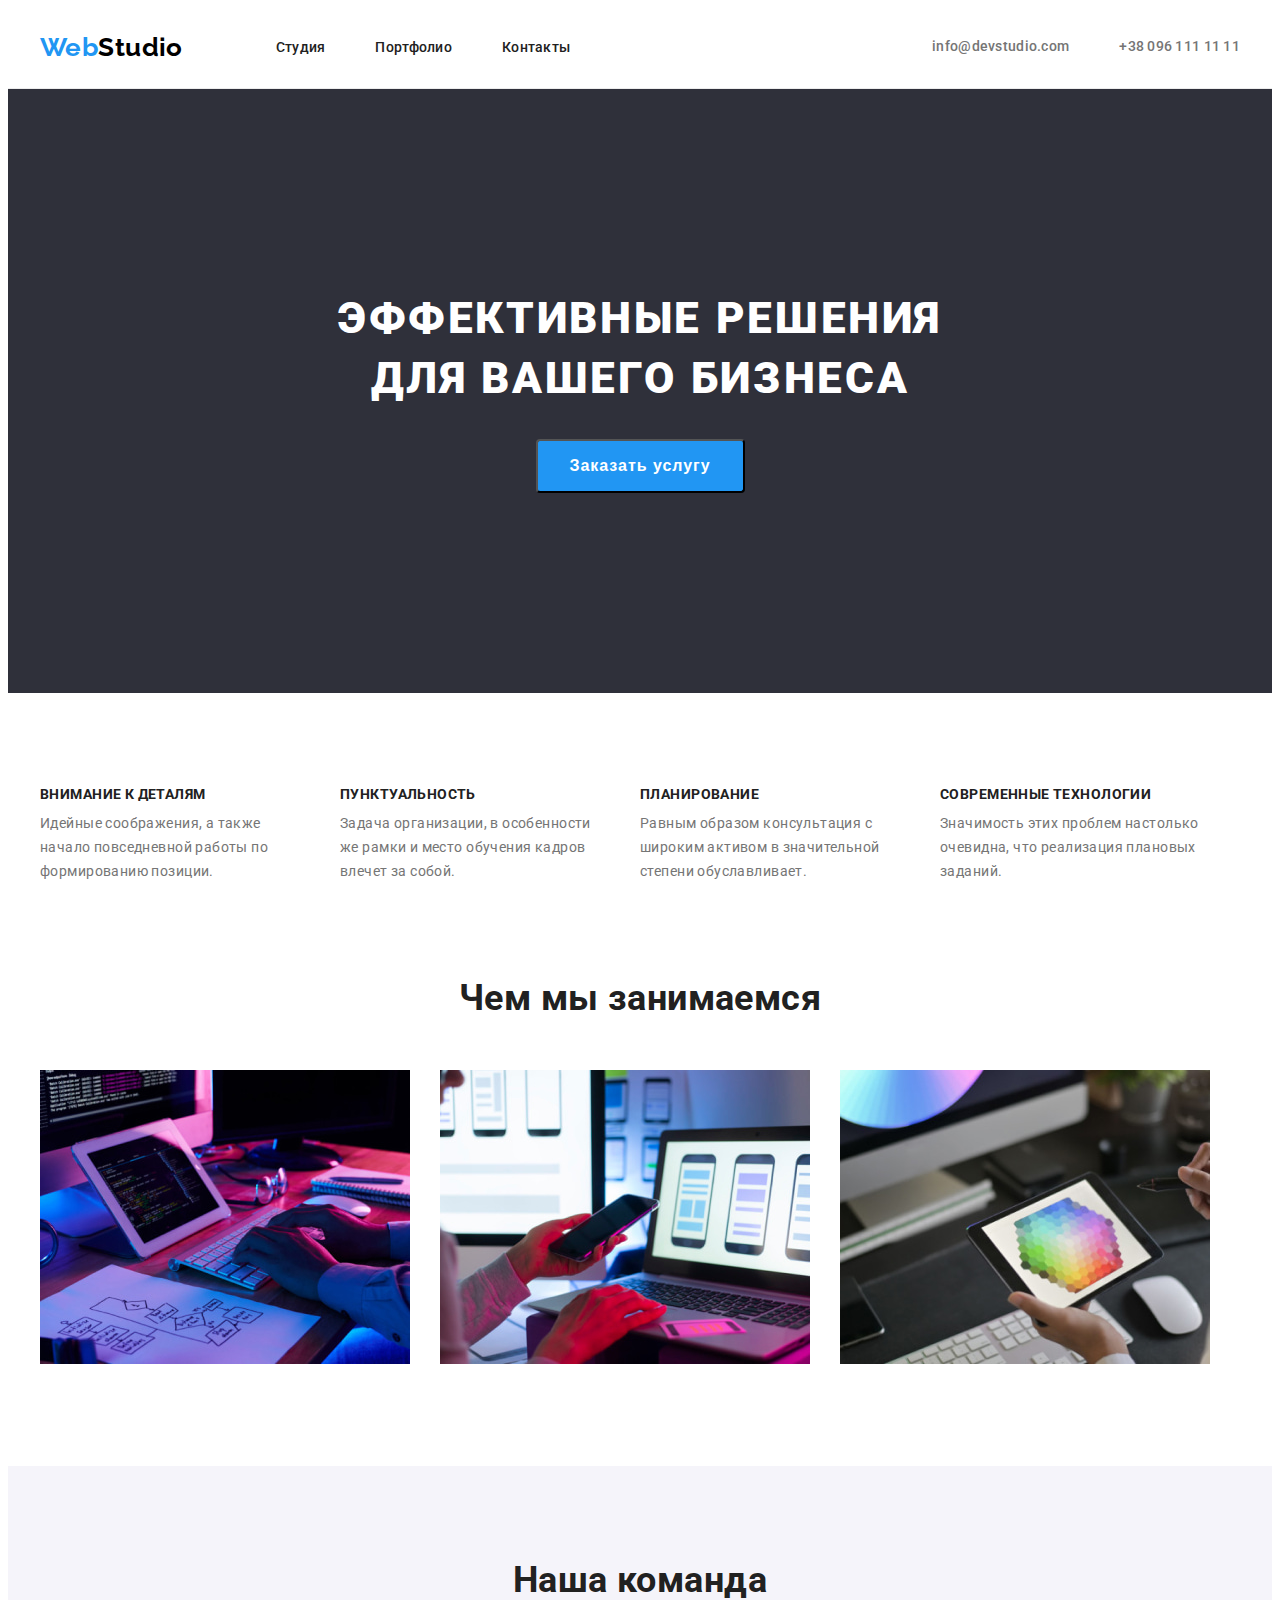
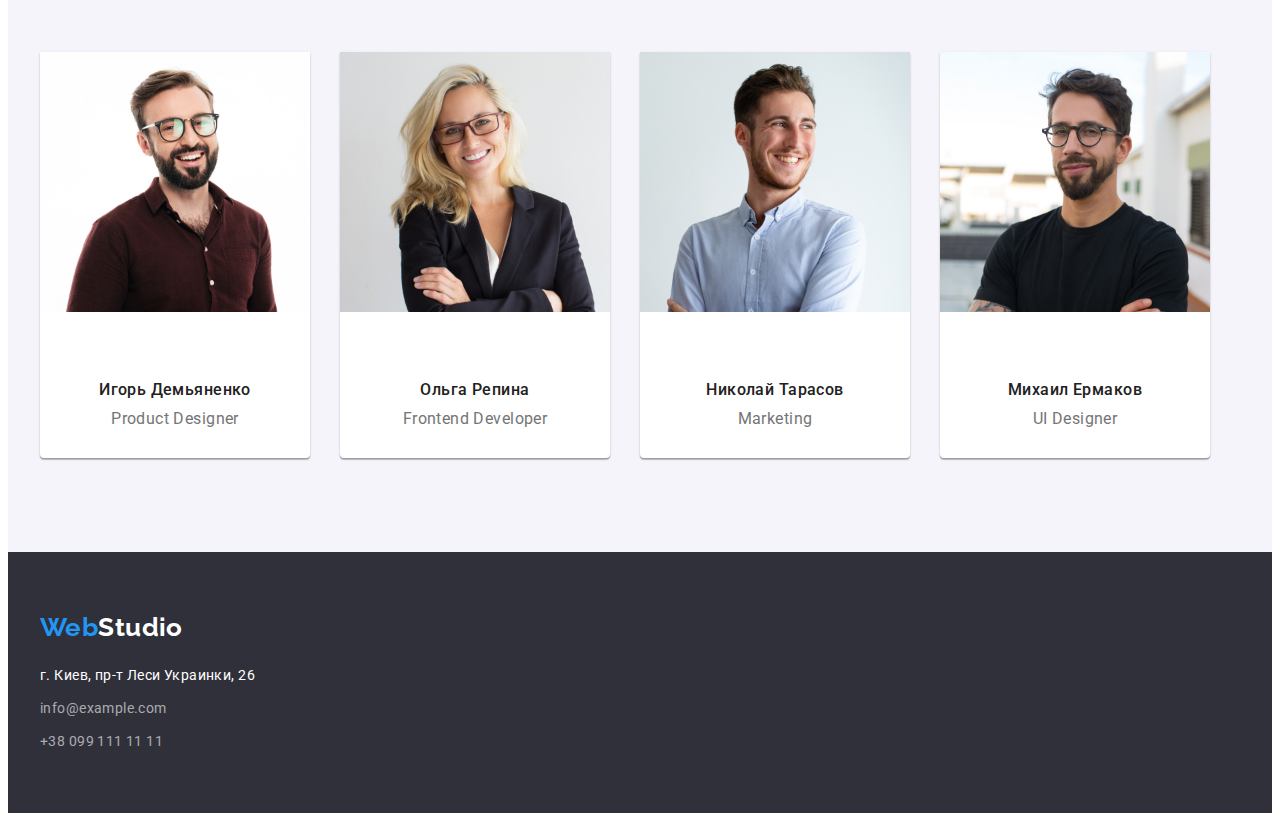
==== index.html @ e843802c "Initial commit" ====
<!DOCTYPE html>
<html lang="ru">
  <head>
    <meta charset="UTF-8" />
    <meta http-equiv="X-UA-Compatible" content="IE=edge" />
    <meta name="viewport" content="width=device-width, initial-scale=1.0" />
    <title>General</title>

    <link rel="preconnect" href="https://fonts.googleapis.com" />
    <link rel="preconnect" href="https://fonts.gstatic.com" crossorigin />
    <link
      href="https://fonts.googleapis.com/css2?family=Raleway:wght@700&family=Roboto:wght@400;500;700;900&display=swap"
      rel="stylesheet"
    />
    <link
      rel="stylesheet"
      href="https://cdnjs.cloudflare.com/ajax/libs/modern-normalize/1.1.0/modern-normalize.min.css"
      integrity="sha512-wpPYUAdjBVSE4KJnH1VR1HeZfpl1ub8YT/NKx4PuQ5NmX2tKuGu6U/JRp5y+Y8XG2tV+wKQpNHVUX03MfMFn9Q=="
      crossorigin="anonymous"
      referrerpolicy="no-referrer"
    />
    <link rel="stylesheet" href="css/styles.css" />
  </head>
  <body>
    <!--header -->
    <header class="header">
      <div class="container header-container">
        <a class="logo-top link" href="./index.html">Web<span class="logo-primary">Studio</span></a>
        <nav class="nav">
          <ul class="nav-list list">
            <li class="nav-list-item">
              <a class="nav-link link" href="./studio.html">Студия</a>
            </li>
            <li class="nav-list-item">
              <a class="nav-link link" href="./portfolio.html">Портфолио</a>
            </li>
            <li class="nav-list-item">
              <a class="nav-link link" href="./contact.html">Контакты</a>
            </li>
          </ul>
        </nav>
        <a class="header-mail link" href="mailto:info@devstudio.com">info@devstudio.com</a>
        <a class="header-contact link" href="tel:+380961111111">+38 096 111 11 11</a>
      </div>
    </header>
    <!-- Main Content -->
    <main class="main-content">
      <!-- Main Hero -->
      <section class="main-hero">
        <div class="container">
          <h1 class="hero-title">Эффективные решения<br />для вашего бизнеса</h1>
          <button class="hero-btn" type="button">Заказать услугу</button>
        </div>
      </section>
      <!-- Main Quality -->
      <section class="main-quality">
        <div class="container">
          <ul class="main-quality-list list">
            <li class="main-quality-item">
              <h3 class="main-quality-title">Внимание к деталям</h3>
              <p class="main-quality-descr">
                Идейные соображения, а также начало повседневной работы по формированию позиции.
              </p>
            </li>
            <li class="main-quality-item">
              <h3 class="main-quality-title">Пунктуальность</h3>
              <p class="main-quality-descr">
                Задача организации, в особенности же рамки и место обучения кадров влечет за собой.
              </p>
            </li>
            <li class="main-quality-item">
              <h3 class="main-quality-title">Планирование</h3>
              <p class="main-quality-descr">
                Равным образом консультация с широким активом в значительной степени обуславливает.
              </p>
            </li>
            <li class="main-quality-item">
              <h3 class="main-quality-title">Современные технологии</h3>
              <p class="main-quality-descr">
                Значимость этих проблем настолько очевидна, что реализация плановых заданий.
              </p>
            </li>
          </ul>
        </div>
      </section>
      <!-- Main Work -->
      <section class="main-work">
        <h3 class="main-work-title">Чем мы занимаемся</h3>
        <div class="container">
          <ul class="main-work-list list">
            <li class="main-work-item">
              <img
                class="main-work-img"
                src="./img/img1.jpg"
                alt="пишем код"
                height="294"
                width="370"
              />
            </li>
            <li class="main-work-item">
              <img
                class="main-work-img"
                src="./img/img2.jpg"
                alt="оптимизируем под гаджеты"
                height="294"
                width="370"
              />
            </li>
            <li class="main-work-item">
              <img
                class="main-work-img"
                src="./img/img3.jpg"
                alt="тестируем на гаджетах"
                height="294"
                width="370"
              />
            </li>
          </ul>
        </div>
      </section>
      <!-- Main Team -->
      <section class="main-team">
        <h3 class="main-team-title">Наша команда</h3>
        <div class="container">
          <ul class="main-team-list list">
            <li class="main-team-item">
              <img
                class="main-team-img"
                src="./img/igor.jpg"
                alt="фото игоря демьяненко"
                height="260"
                width="270"
              />
              <div class="main-team-card">
                <h3 class="main-team-names">Игорь Демьяненко</h3>
                <p class="main-team-descr" lang="en">Product Designer</p>
              </div>
            </li>
            <li class="main-team-item">
              <img
                class="main-team-img"
                src="./img/olga.jpg"
                alt="фото ольги Репиной"
                height="260"
                width="270"
              />
              <div class="main-team-card">
                <h3 class="main-team-names">Ольга Репина</h3>
                <p class="main-team-descr" lang="en">Frontend Developer</p>
              </div>
            </li>
            <li class="main-team-item">
              <img
                class="main-team-img"
                src="./img/nick.jpg"
                alt="фото николая тарасов"
                height="260"
                width="270"
              />
              <div class="main-team-card">
                <h3 class="main-team-names">Николай Тарасов</h3>
                <p class="main-team-descr" lang="en">Marketing</p>
              </div>
            </li>
            <li class="main-team-item">
              <img
                class="main-team-img"
                src="./img/michael.jpg"
                alt="фото михаила ермакова"
                height="260"
                width="270"
              />
              <div class="main-team-card">
                <h3 class="main-team-names">Михаил Ермаков</h3>
                <p class="main-team-descr" lang="en">UI Designer</p>
              </div>
            </li>
          </ul>
        </div>
      </section>
    </main>
    <!-- footer -->
    <footer class="footer">
      <div class="container">
        <a class="logo-bottom link" href="./index.html"
          >Web<span class="logo-secondary">Studio</span></a
        >
        <address class="footer-address">
          г. Киев, пр-т Леси Украинки, 26
          <ul class="footer-list list">
            <li class="footer-item">
              <a class="footer-mail link" href="mailto:info@example.com">info@example.com</a>
            </li>
            <li class="footer-item">
              <a class="footer-contact link" href="tel:+380991111111">+38 099 111 11 11</a>
            </li>
          </ul>
        </address>
      </div>
    </footer>
  </body>
</html>
---- css/styles.css ----
:root {
  /* main font */
  --main-font: 'Roboto', sans-serif;
  --logo-font: 'Raleway', sans-serif;
  /* Text color */
  --primary-text-color: #757575;
  --secondary-text-color: #212121;
  /* Accent color */
  --accent-color: #2196f3;
  --secondary-accent-color: #188ce8;
}

body {
  background-color: #ffffff;
  color: var(--primary-text-color);
  font-family: var(--main-font);
  font-size: 14px;
  line-height: 1.71;
  letter-spacing: 0.03em;
}
h1,
h2,
h3,
p {
  margin-top: 0;
  margin-bottom: 0;
}
h1:last-child,
h2:last-child,
h3:last-child,
p:last-child {
  margin-bottom: 0;
}
.header {
  padding-top: 24px;
  padding-bottom: 25px;
  border-bottom: 1px solid #ececec;
}
.container {
  width: 1200px;
  padding-left: 15px;
  padding-right: 15px;
  margin-left: auto;
  margin-right: auto;
}
/* Header */
.header-container {
  display: flex;
  align-items: center;
}
/* lOGO */
.logo-top {
  color: #2196f3;
  font-family: var(--logo-font);
  font-weight: 700;
  font-size: 26px;
  line-height: 1.19;
  margin: 0 93px 0 0;
}
.logo-primary {
  color: #000000;
}
/*Header Site navigation */
.list {
  padding-left: 0;
  margin-top: 0;
  margin-bottom: 0;
  list-style: none;
}
.nav-list {
  display: flex;
  align-items: center;
}
.nav-list-item {
  margin-right: 50px;
}
.nav-list-item:last-child {
  margin-right: 0px;
}
.link {
  text-decoration: none;
}
.nav-link {
  color: var(--secondary-text-color);
  font-weight: 500;
  font-size: 14px;
  line-height: 1.14;
  letter-spacing: 0.02em;
}
.nav-link:hover,
.nav-link:focus {
  color: var(--accent-color); /* Цвет ссылки при наведении на нее курсора мыши */
  /* text-decoration: underline; */ /* Добавляем подчеркивание */
}
/* Header connection */
.header-mail {
  margin-left: auto;
  margin-right: 50px;
}
.header-mail,
.header-contact {
  color: var(--primary-text-color);
  font-weight: 500;
  font-size: 14px;
  line-height: 1.14;
  letter-spacing: 0.02em;
  text-decoration: none;
}
.header-mail:hover,
.header-mail:focus,
.header-contact:hover,
.header-contact:focus {
  color: var(--accent-color);
}
/* Main Content */
/* Main Hero */
.main-hero {
  padding-top: 200px;
  padding-bottom: 200px;
  background-color: #2f303a;
  align-items: center;
  text-align: center;
}
.hero-title {
  margin-left: 0;
  margin-right: 0;
  margin-bottom: 30px;
  color: #ffffff;
  font-weight: 900;
  font-size: 44px;
  line-height: 1.36;
  text-align: center;
  letter-spacing: 0.06em;
  text-transform: uppercase;
}
.hero-btn {
  padding: 10px 32px 10px 32px;
  background-color: var(--accent-color);
  color: #ffffff;
  font-weight: 700;
  font-size: 16px;
  line-height: 1.87;
  letter-spacing: 0.06em;
  border-radius: 4px;
  cursor: pointer;
}
.hero-btn:hover,
.hero-btn:focus {
  background-color: var(--secondary-accent-color);
}
/* Main Quality */
.main-quality {
  padding-top: 94px;
  padding-bottom: 94px;
}
.main-quality-list {
  display: flex;
}
.main-quality-item {
  width: 270px;
  margin-right: 30px;
}
.main-quality-item:last-child {
  margin-right: 0;
}
.main-quality-title {
  margin-bottom: 10px;
  font-weight: 700;
  font-size: 14px;
  line-height: 1.14;
  letter-spacing: 0.03em;
  text-transform: uppercase;
  text-align: left;
  color: var(--secondary-text-color);
}
.main-quality-descr {
  text-align: left;
}
/* Main Work */
.main-work {
  padding-bottom: 94px;
}
.main-work-title {
  margin-bottom: 50px;
  font-weight: 700;
  font-size: 36px;
  line-height: 1.16;
  text-align: center;
  color: var(--secondary-text-color);
}
.main-work-list {
  display: flex;
}
.main-work-item {
  margin-right: 30px;
}
.main-work-item:last-child {
  margin-right: 0;
}
/* Main Team */
.main-team {
  background-color: #f5f4fa;
  padding-top: 94px;
  padding-bottom: 94px;
}
.main-team-title {
  margin-bottom: 50px;
  font-weight: 700;
  font-size: 36px;
  line-height: 1.16;
  text-align: center;
  color: var(--secondary-text-color);
}
.main-team-list {
  display: flex;
}
.main-team-item {
  width: 270px;
  background-color: #ffffff;
  box-shadow: 0px 1px 3px rgba(0, 0, 0, 0.12), 0px 1px 1px rgba(0, 0, 0, 0.14),
    0px 2px 1px rgba(0, 0, 0, 0.2);
  border-radius: 0px 0px 4px 4px;
  margin-right: 30px;
}
.main-team-item:last-child {
  margin-right: 0;
}
.main-team-card {
  padding-top: 30px;
  padding-bottom: 30px;
}
.main-team-img {
  margin-bottom: 30px;
}
.main-team-names {
  margin-bottom: 10px;
  font-weight: 500;
  font-size: 16px;
  line-height: 1.19;
  text-align: center;
  color: var(--secondary-text-color);
}
.main-team-descr {
  font-size: 16px;
  line-height: 1.19;
  text-align: center;
}
/* Footer */
.footer {
  background-color: #2f303a;
  padding-top: 60px;
  padding-bottom: 60px;
}
.logo-bottom {
  color: #2196f3;
  font-family: var(--logo-font);
  font-weight: 700;
  font-size: 26px;
  line-height: 1.19;
}
.logo-secondary {
  color: #ffffff;
}
.footer-address {
  margin-top: 20px;
  font-style: normal;
  font-size: 14px;
  line-height: 1.71;
  color: #ffffff;
}
.footer-item {
  margin-top: 9px;
  margin-bottom: 9px;
}
.footer-item:last-child {
  margin-top: 0;
  margin-bottom: 0;
}
.footer-mail,
.footer-contact {
  color: rgba(255, 255, 255, 0.6);
}
.footer-mail:hover,
.footer-mail:focus,
.footer-contact:hover,
.footer-contact:focus {
  color: var(--accent-color);
}

/* Portfolio.html */
/* main portfolio */
.portfolio {
  padding-top: 94px;
  padding-bottom: 94px;
}
.portfolio-btn {
  padding: 6px 22px 6px 22px;
  font-weight: 500;
  font-size: 16px;
  line-height: 1.62;
  text-align: center;
  background-color: #f5f4fa;
  color: var(--secondary-text-color);
  cursor: pointer;
  border: none;
}
.portfolio-btn:hover,
.portfolio-btn:focus {
  border-radius: 4px;
  background-color: var(--secondary-accent-color);
  color: #ffffff;
}
/* main portfolio filter */
.portfolio-hidden-title {
  position: absolute;
  white-space: nowrap;
  width: 1px;
  height: 1px;
  overflow: hidden;
  border: 0;
  padding: 0;
  clip: rect(0 0 0 0);
  clip-path: inset(50%);
  margin: -1px;
}
.portfolio-list {
  display: flex;
  justify-content: center;
  margin-bottom: 50px;
}
.portfolio-item {
  margin-right: 8px;
}
.portfolio-item:last-child {
  margin-right: 0;
}
/* main portfolio projects */
.portfolio-projects-list {
  display: flex;
  flex-wrap: wrap;
  /* justify-content: space-between; */
}
.portfolio-projects-item {
  width: 370px;
  border: 1px solid #eeeeee;
  box-sizing: border-box;
  margin-right: 30px;
  margin-bottom: 30px;
}
.portfolio-projects-item:nth-child(3n + 3) {
  margin-right: 0;
}
.portfolio-projects-item:nth-last-child(-n + 3) {
  margin-bottom: 0;
}
.portfolio-projects-img {
  display: block;
}
.portfolio-cards {
  padding: 20px 24px 20px 24px;
}
.portfolio-projects-title {
  margin-bottom: 4px;
  font-weight: 700;
  font-size: 18px;
  line-height: 2;
  letter-spacing: 0.06em;
  color: var(--secondary-text-color);
}
.portfolio-projects-descr {
  font-size: 16px;
  line-height: 1.87;
}
/* main portfolio projects */

/* 
a:hover {
  text-decoration: underline;
}  */

/* text-decoration: underline; Добавляем подчеркивание */
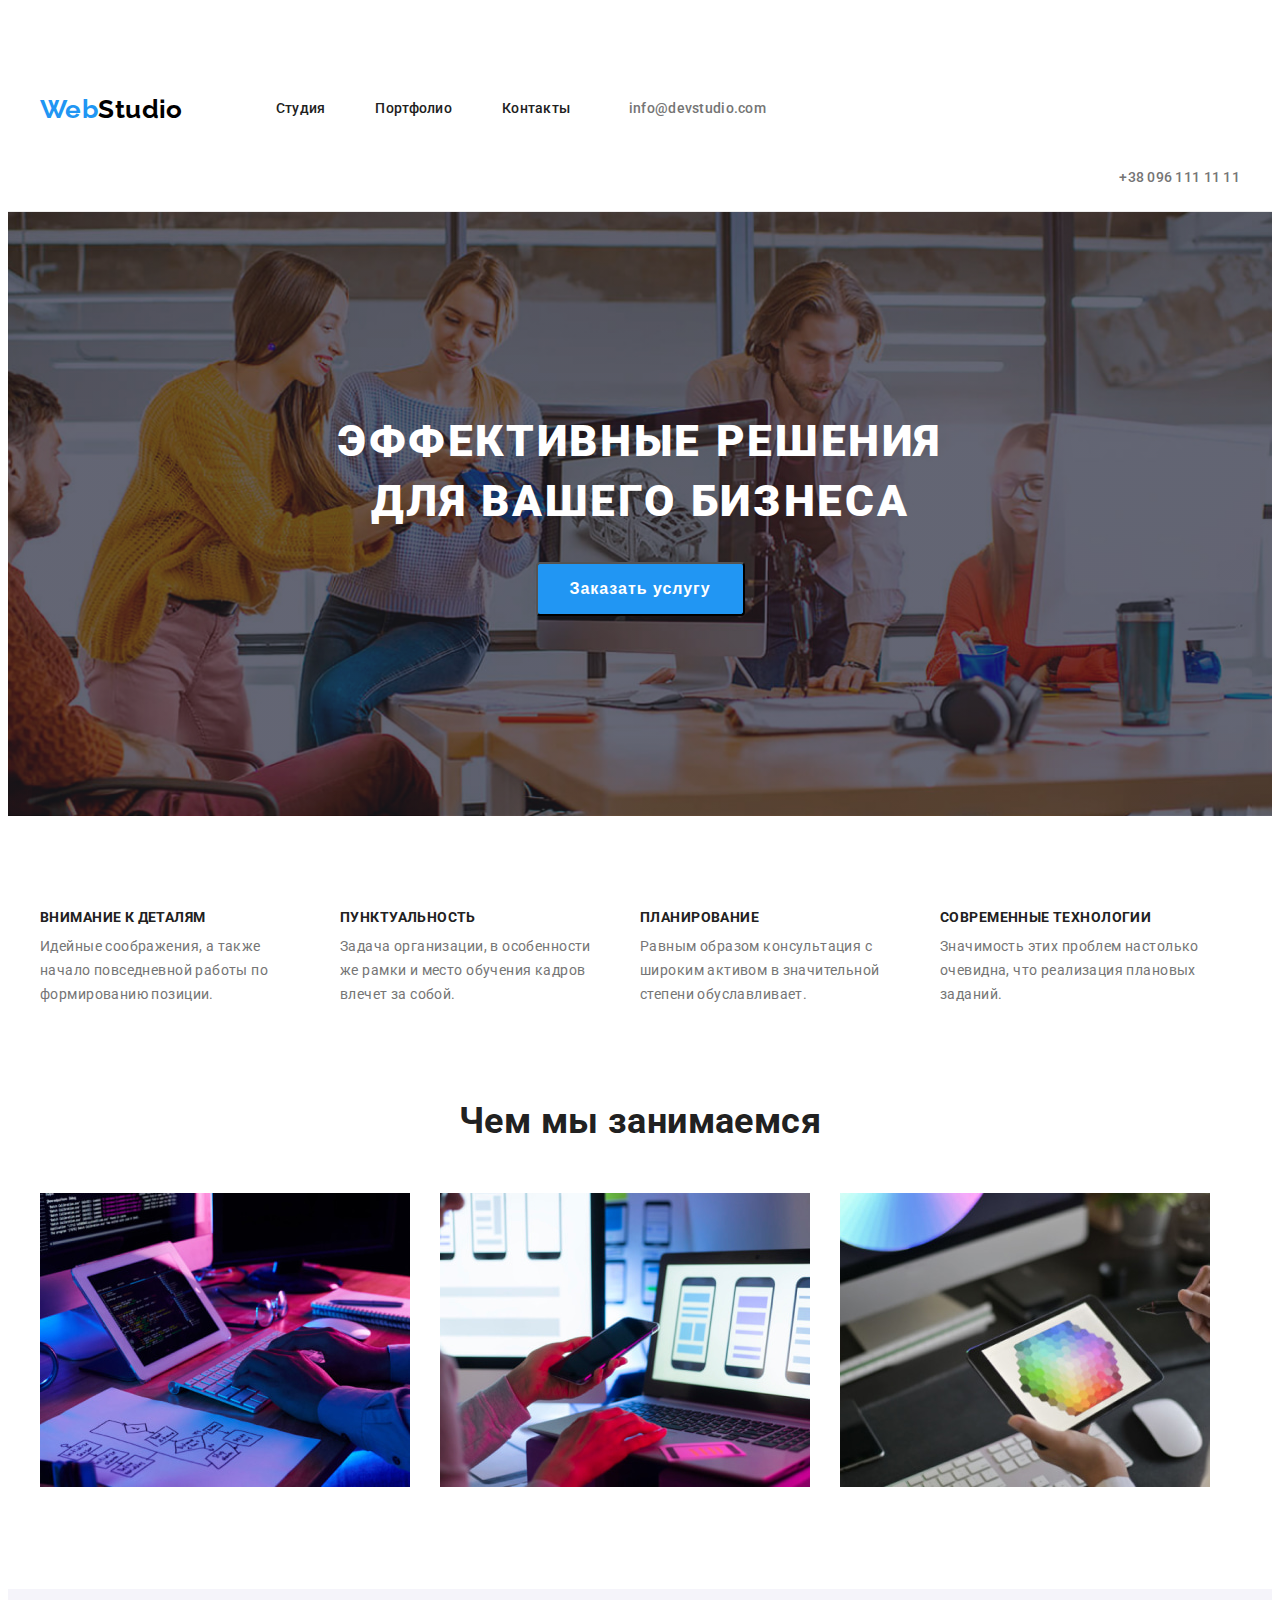
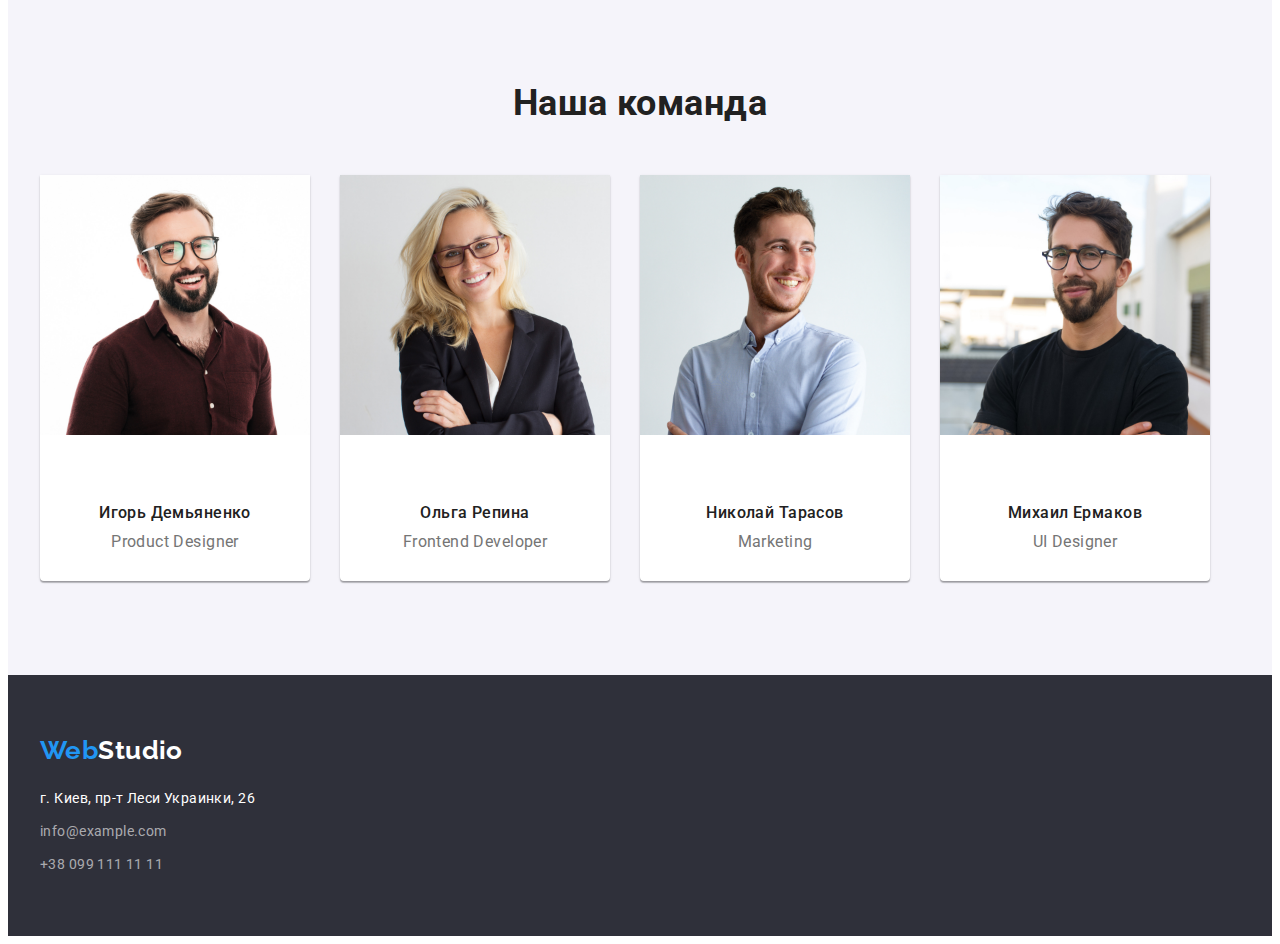
==== commit 2cdda821: "first probe" ====
--- a/index.html
+++ b/index.html
@@ -39,8 +39,19 @@
             </li>
           </ul>
         </nav>
-        <a class="header-mail link" href="mailto:info@devstudio.com">info@devstudio.com</a>
-        <a class="header-contact link" href="tel:+380961111111">+38 096 111 11 11</a>
+        <a class="header-mail link" href="mailto:info@devstudio.com">
+          <svg class="icon-mail" width="16" height="12">
+            <use>href="./img/icon/icons.svg#envelope"</use>
+          </svg>
+          info@devstudio.com
+        </a>
+        <a class="header-contact link" href="tel:+380961111111">
+<svg>
+  <use> href="" </use>
+</svg>
+
+          +38 096 111 11 11</a
+        >
       </div>
     </header>
     <!-- Main Content -->
--- a/css/styles.css
+++ b/css/styles.css
@@ -112,14 +112,26 @@
 .header-contact:focus {
   color: var(--accent-color);
 }
+.icon-mail {
+  margin-right: 10px;
+  fill: currentColor;
+}
 /* Main Content */
 /* Main Hero */
 .main-hero {
   padding-top: 200px;
   padding-bottom: 200px;
-  background-color: #2f303a;
+  /* background-color: #2f303a; */
   align-items: center;
   text-align: center;
+  /* filter: drop-shadow(0px 4px 4px rgba(0, 0, 0, 0.25) */
+  /* background-color: rgba(47, 48, 58, 0.4); */
+  background-image: linear-gradient(to bottom, rgba(47, 48, 58, 0.4), rgba(47, 48, 58, 0.4)),
+    url(../img/top-bg-img.jpg);
+  /* background-image: url(../img/top-bg-img.jpg); */
+  background-position: center;
+  background-size: cover;
+  background-repeat: no-repeat;
 }
 .hero-title {
   margin-left: 0;
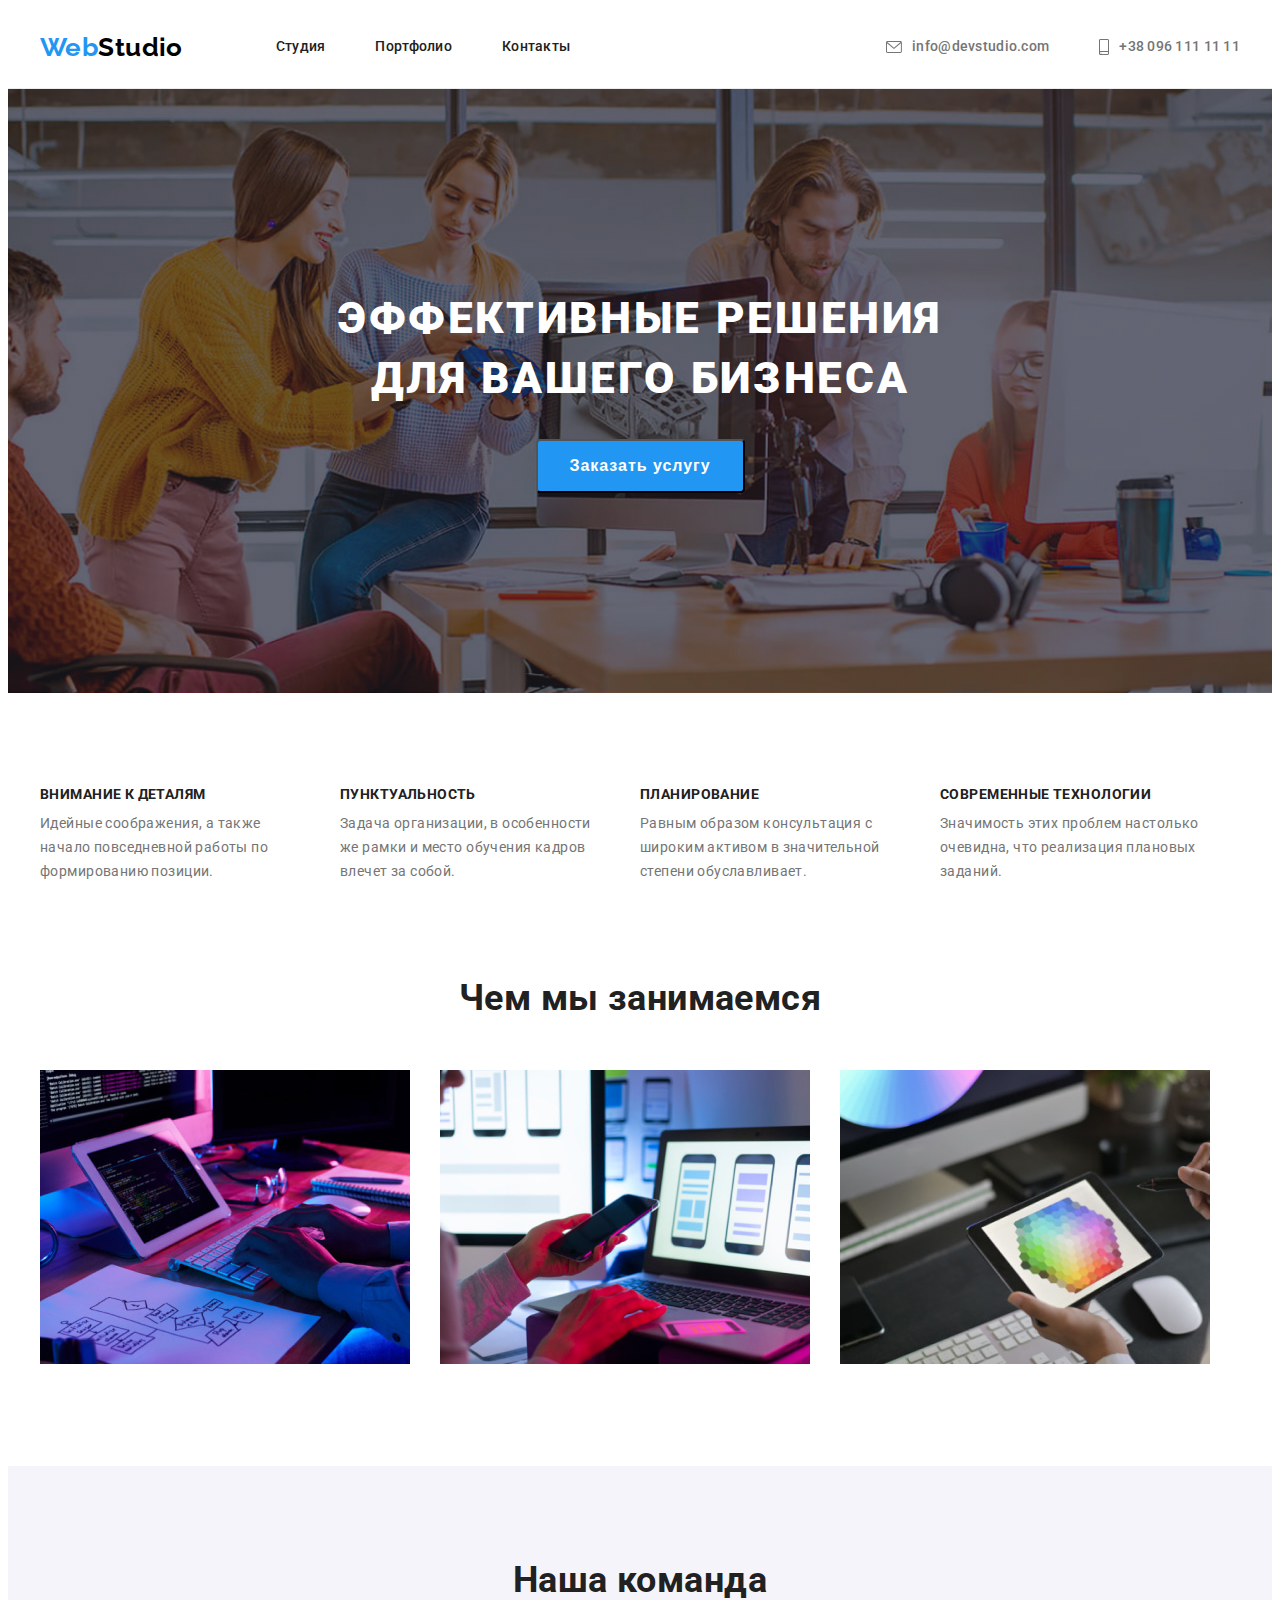
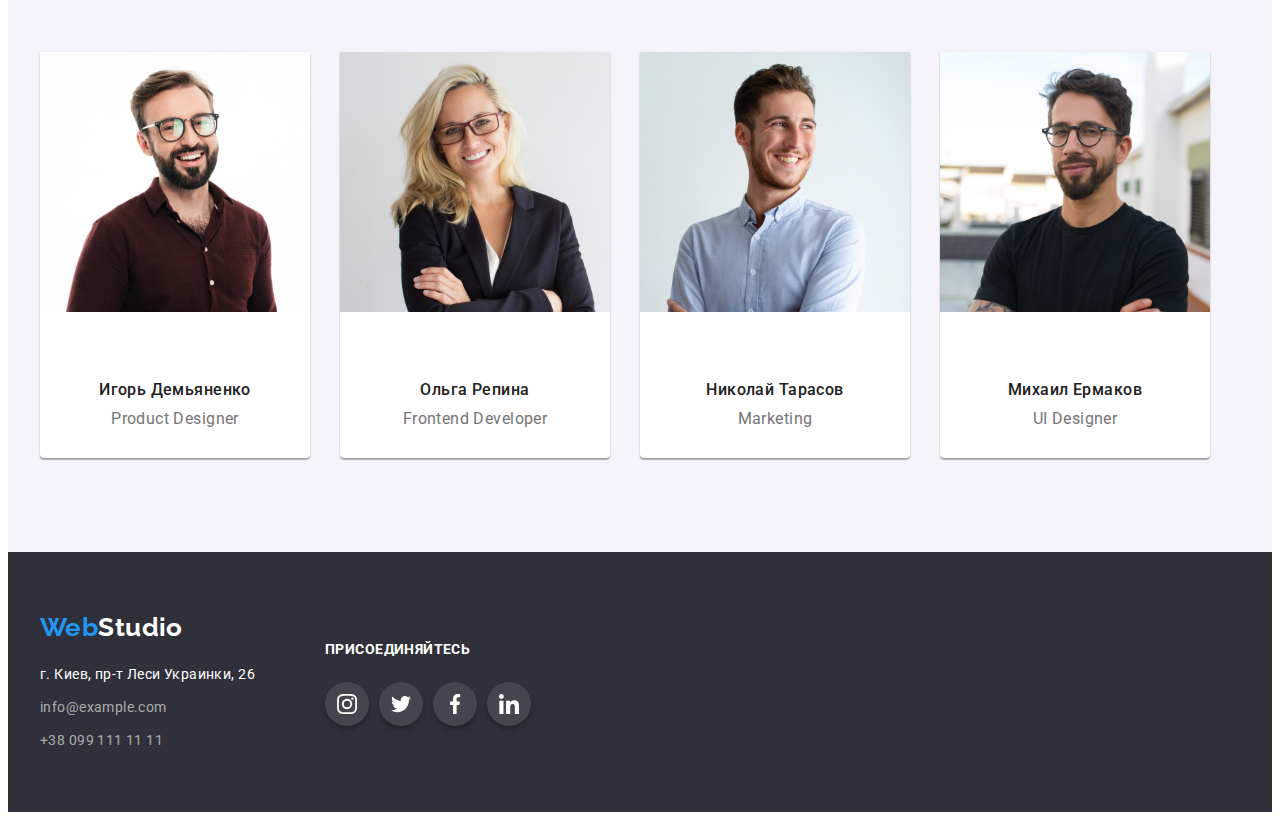
==== commit 73f213e5: "Header footer all done" ====
--- a/index.html
+++ b/index.html
@@ -41,16 +41,14 @@
         </nav>
         <a class="header-mail link" href="mailto:info@devstudio.com">
           <svg class="icon-mail" width="16" height="12">
-            <use>href="./img/icon/icons.svg#envelope"</use>
+            <use href="./img/icon/icons.svg#envelope"></use>
           </svg>
           info@devstudio.com
         </a>
         <a class="header-contact link" href="tel:+380961111111">
-<svg>
-  <use> href="" </use>
-</svg>
-
-          +38 096 111 11 11</a
+          <svg class="icon-smartphone" width="10" height="16">
+            <use href="./img/icon/icons.svg#smartphone"></use></svg
+          >+38 096 111 11 11</a
         >
       </div>
     </header>
@@ -192,21 +190,56 @@
     </main>
     <!-- footer -->
     <footer class="footer">
-      <div class="container">
-        <a class="logo-bottom link" href="./index.html"
-          >Web<span class="logo-secondary">Studio</span></a
-        >
-        <address class="footer-address">
-          г. Киев, пр-т Леси Украинки, 26
-          <ul class="footer-list list">
-            <li class="footer-item">
-              <a class="footer-mail link" href="mailto:info@example.com">info@example.com</a>
-            </li>
-            <li class="footer-item">
-              <a class="footer-contact link" href="tel:+380991111111">+38 099 111 11 11</a>
-            </li>
-          </ul>
-        </address>
+      <div class="container footer-container">
+        <div class="footer-adress">
+          <a class="logo-bottom link" href="./index.html"
+            >Web<span class="logo-secondary">Studio</span></a
+          >
+          <address class="footer-address">
+            г. Киев, пр-т Леси Украинки, 26
+            <ul class="footer-list list">
+              <li class="footer-item">
+                <a class="footer-mail link" href="mailto:info@example.com">info@example.com</a>
+              </li>
+              <li class="footer-item">
+                <a class="footer-contact link" href="tel:+380991111111">+38 099 111 11 11</a>
+              </li>
+            </ul>
+          </address>
+        </div>
+        <div class="footer-social-container">
+          <h3 class="appeal">присоединяйтесь</h3>
+          <ul class="social-link list">
+            <li class="social-link-list">
+              <a class="footer-social-link-item" href="http://instagram.com">
+                <svg class="footer-social-link-photo" width="20" height="20">
+                  <use href="./img/icon/icons.svg#instagram"></use>
+                </svg>
+              </a>
+            </li>
+            <li class="social-link-list">
+              <a class="footer-social-link-item" href="http://twitter.com">
+                <svg class="footer-social-link-photo" width="20" height="20">
+                  <use href="./img/icon/icons.svg#twitter"></use>
+                </svg>
+              </a>
+            </li>
+            <li class="social-link-list">
+              <a class="footer-social-link-item" href="http://facebook.com">
+                <svg class="footer-social-link-photo" width="20" height="20">
+                  <use href="./img/icon/icons.svg#facebook"></use>
+                </svg>
+              </a>
+            </li>
+            <li class="social-link-list">
+              <a class="footer-social-link-item" href="http://linkedin.com">
+                <svg class="footer-social-link-photo" width="20" height="20">
+                  <use href="./img/icon/icons.svg#linkedin"></use>
+                </svg>
+              </a>
+            </li>
+          </ul>
+        </div>
       </div>
     </footer>
   </body>
--- a/css/styles.css
+++ b/css/styles.css
@@ -78,6 +78,8 @@
   margin-right: 0px;
 }
 .link {
+  display: flex;
+  align-items: center;
   text-decoration: none;
 }
 .nav-link {
@@ -112,8 +114,10 @@
 .header-contact:focus {
   color: var(--accent-color);
 }
-.icon-mail {
+.icon-mail,
+.icon-smartphone {
   margin-right: 10px;
+  align-items: center;
   fill: currentColor;
 }
 /* Main Content */
@@ -263,6 +267,10 @@
   padding-top: 60px;
   padding-bottom: 60px;
 }
+.footer-container {
+  display: flex;
+  align-items: center;
+}
 .logo-bottom {
   color: #2196f3;
   font-family: var(--logo-font);
@@ -298,7 +306,47 @@
 .footer-contact:focus {
   color: var(--accent-color);
 }
-
+.footer-social-container {
+  margin-left: 70px;
+}
+.appeal {
+  font-weight: 700;
+  font-size: 14px;
+  line-height: 1, 14;
+  letter-spacing: 0.03em;
+  text-transform: uppercase;
+  color: #ffffff;
+}
+.social-link {
+  display: flex;
+  align-items: center;
+}
+.social-link-list {
+  margin-top: 20px;
+  margin-right: 10px;
+}
+.social-link-list:last-child {
+  margin-right: 0;
+}
+.footer-social-link-item {
+  display: flex;
+  justify-content: center;
+  align-items: center;
+  width: 44px;
+  height: 44px;
+  background-color: #44454e;
+  box-shadow: 0px 4px 4px rgba(0, 0, 0, 0.25);
+  border-radius: 50%;
+  /* filter: drop-shadow(0px 4px 4px rgba(0, 0, 0, 0.25)); */
+}
+.footer-social-link-photo {
+  fill: #ffffff;
+}
+.footer-social-link-item:hover,
+.footer-social-link-item:focus {
+  background-color: var(--accent-color);
+}
+.social-link-item 
 /* Portfolio.html */
 /* main portfolio */
 .portfolio {
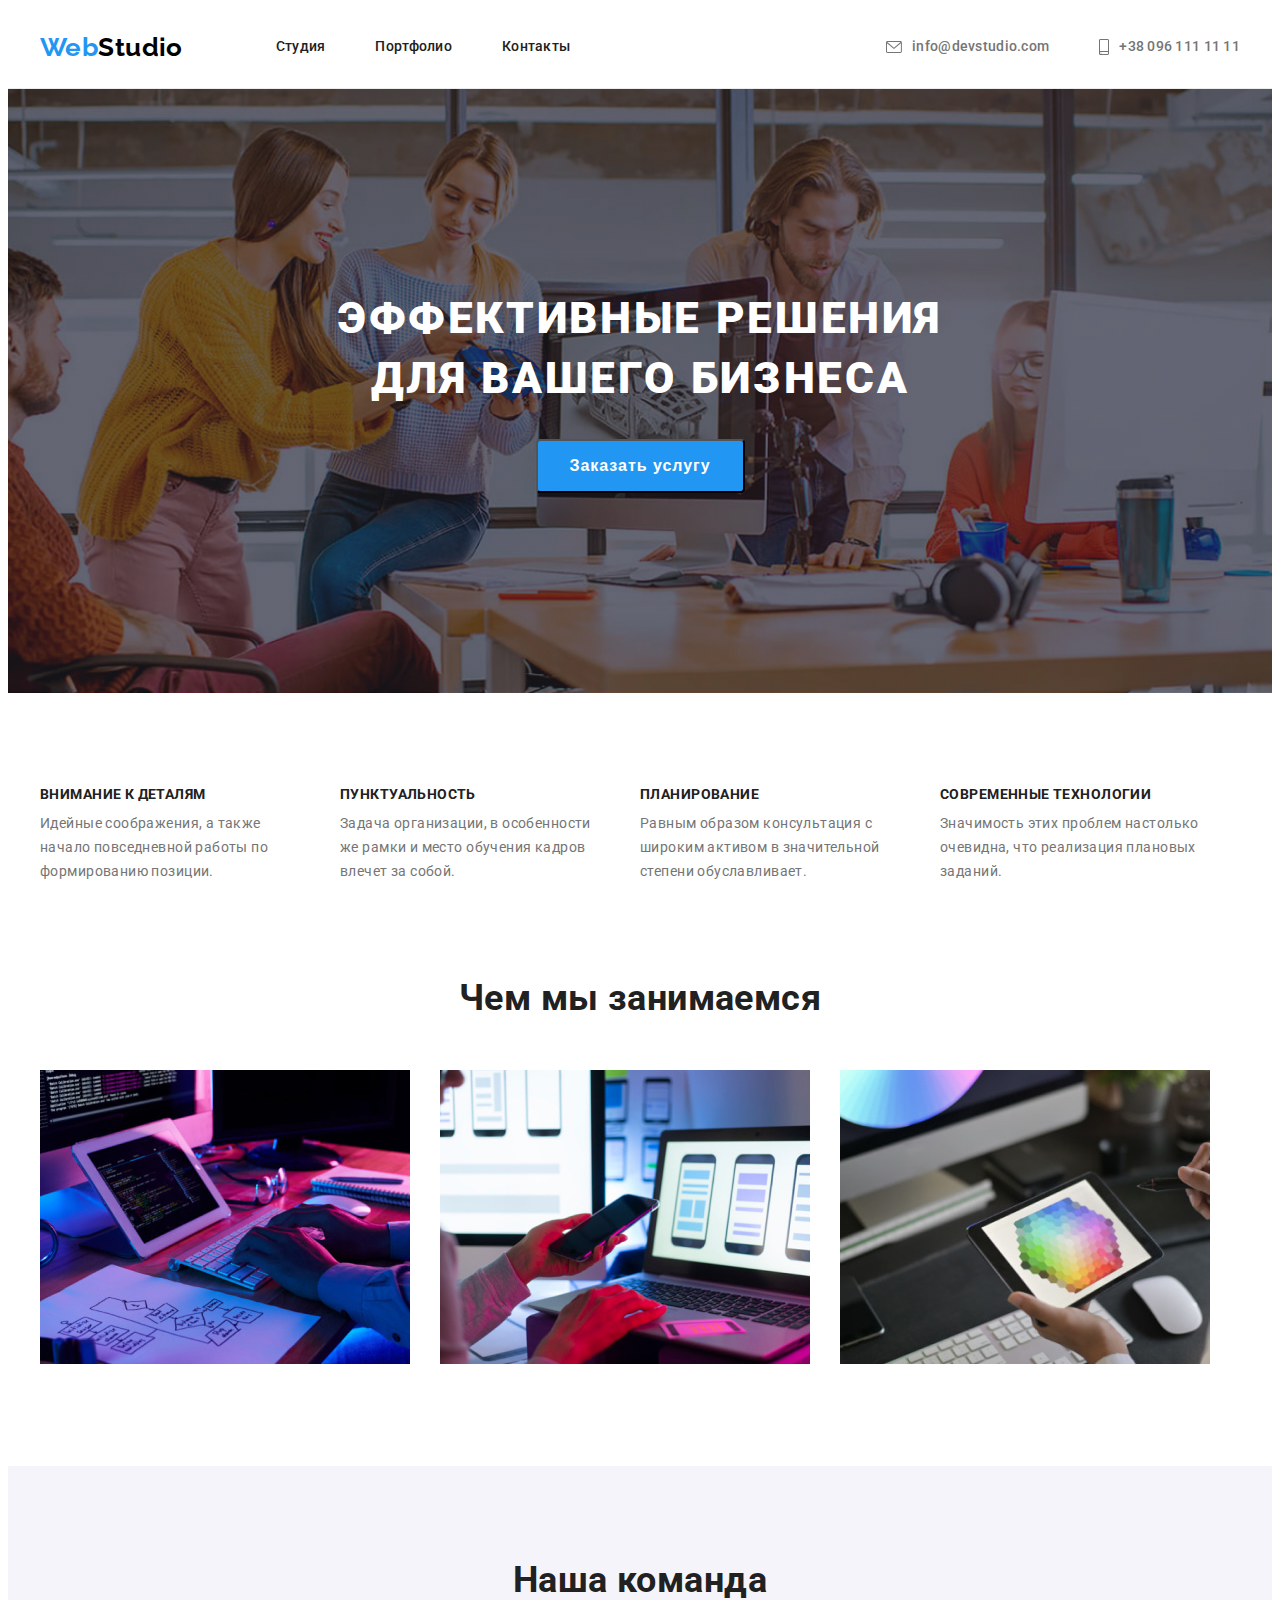
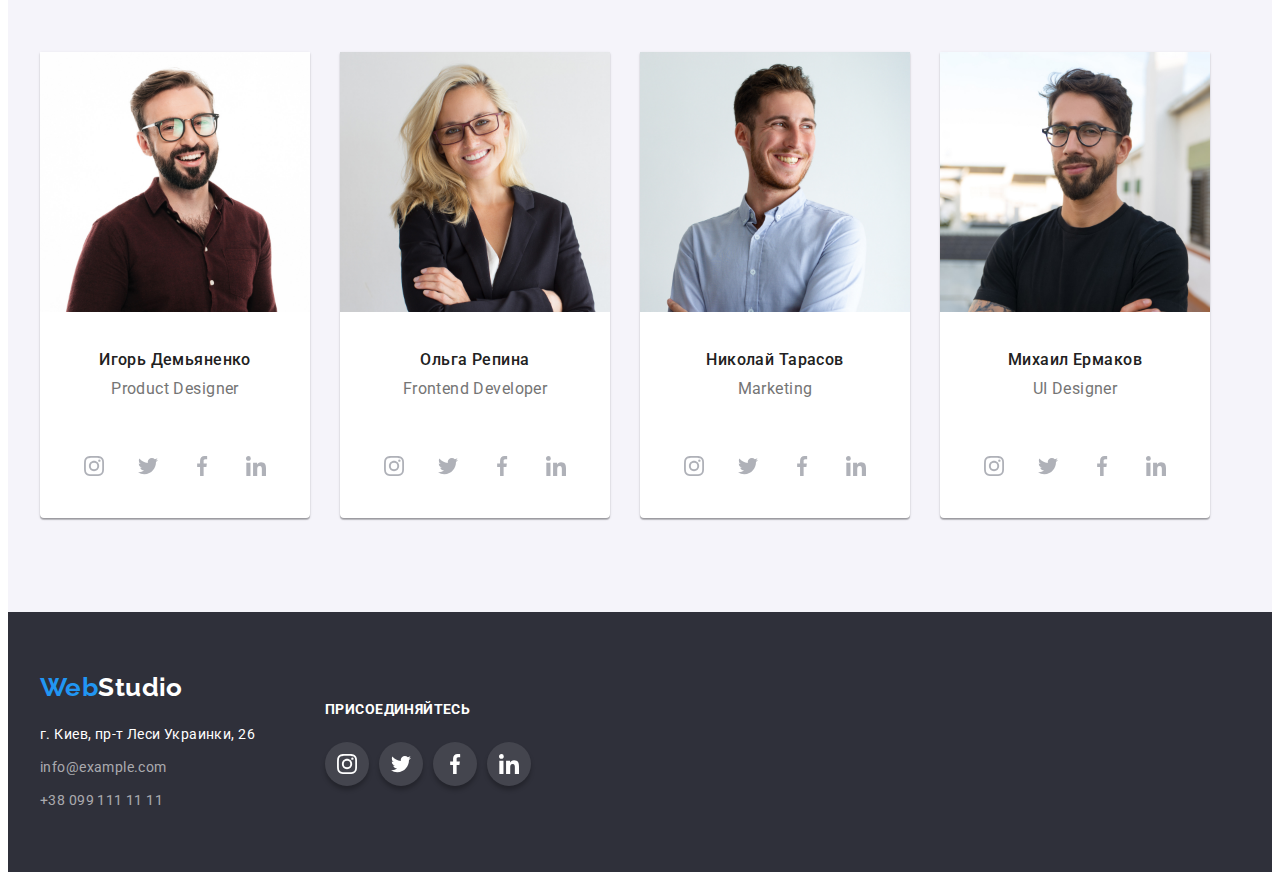
==== commit d616a1b8: "add social list to main" ====
--- a/index.html
+++ b/index.html
@@ -144,6 +144,38 @@
                 <h3 class="main-team-names">Игорь Демьяненко</h3>
                 <p class="main-team-descr" lang="en">Product Designer</p>
               </div>
+              <div class="social-container">
+                <ul class="social-link list">
+                  <li class="social-link-list">
+                    <a class="social-link-item" href="http://instagram.com">
+                      <svg class="social-link-photo" width="20" height="20">
+                        <use href="./img/icon/icons.svg#instagram"></use>
+                      </svg>
+                    </a>
+                  </li>
+                  <li class="social-link-list">
+                    <a class="social-link-item" href="http://twitter.com">
+                      <svg class="social-link-photo" width="20" height="20">
+                        <use href="./img/icon/icons.svg#twitter"></use>
+                      </svg>
+                    </a>
+                  </li>
+                  <li class="social-link-list">
+                    <a class="social-link-item" href="http://facebook.com">
+                      <svg class="social-link-photo" width="20" height="20">
+                        <use href="./img/icon/icons.svg#facebook"></use>
+                      </svg>
+                    </a>
+                  </li>
+                  <li class="social-link-list">
+                    <a class="social-link-item" href="http://linkedin.com">
+                      <svg class="social-link-photo" width="20" height="20">
+                        <use href="./img/icon/icons.svg#linkedin"></use>
+                      </svg>
+                    </a>
+                  </li>
+                </ul>
+              </div>
             </li>
             <li class="main-team-item">
               <img
@@ -157,6 +189,38 @@
                 <h3 class="main-team-names">Ольга Репина</h3>
                 <p class="main-team-descr" lang="en">Frontend Developer</p>
               </div>
+              <div class="social-container">
+                <ul class="social-link list">
+                  <li class="social-link-list">
+                    <a class="social-link-item" href="http://instagram.com">
+                      <svg class="social-link-photo" width="20" height="20">
+                        <use href="./img/icon/icons.svg#instagram"></use>
+                      </svg>
+                    </a>
+                  </li>
+                  <li class="social-link-list">
+                    <a class="social-link-item" href="http://twitter.com">
+                      <svg class="social-link-photo" width="20" height="20">
+                        <use href="./img/icon/icons.svg#twitter"></use>
+                      </svg>
+                    </a>
+                  </li>
+                  <li class="social-link-list">
+                    <a class="social-link-item" href="http://facebook.com">
+                      <svg class="social-link-photo" width="20" height="20">
+                        <use href="./img/icon/icons.svg#facebook"></use>
+                      </svg>
+                    </a>
+                  </li>
+                  <li class="social-link-list">
+                    <a class="social-link-item" href="http://linkedin.com">
+                      <svg class="social-link-photo" width="20" height="20">
+                        <use href="./img/icon/icons.svg#linkedin"></use>
+                      </svg>
+                    </a>
+                  </li>
+                </ul>
+              </div>
             </li>
             <li class="main-team-item">
               <img
@@ -170,6 +234,38 @@
                 <h3 class="main-team-names">Николай Тарасов</h3>
                 <p class="main-team-descr" lang="en">Marketing</p>
               </div>
+              <div class="social-container">
+                <ul class="social-link list">
+                  <li class="social-link-list">
+                    <a class="social-link-item" href="http://instagram.com">
+                      <svg class="social-link-photo" width="20" height="20">
+                        <use href="./img/icon/icons.svg#instagram"></use>
+                      </svg>
+                    </a>
+                  </li>
+                  <li class="social-link-list">
+                    <a class="social-link-item" href="http://twitter.com">
+                      <svg class="social-link-photo" width="20" height="20">
+                        <use href="./img/icon/icons.svg#twitter"></use>
+                      </svg>
+                    </a>
+                  </li>
+                  <li class="social-link-list">
+                    <a class="social-link-item" href="http://facebook.com">
+                      <svg class="social-link-photo" width="20" height="20">
+                        <use href="./img/icon/icons.svg#facebook"></use>
+                      </svg>
+                    </a>
+                  </li>
+                  <li class="social-link-list">
+                    <a class="social-link-item" href="http://linkedin.com">
+                      <svg class="social-link-photo" width="20" height="20">
+                        <use href="./img/icon/icons.svg#linkedin"></use>
+                      </svg>
+                    </a>
+                  </li>
+                </ul>
+              </div>
             </li>
             <li class="main-team-item">
               <img
@@ -182,6 +278,38 @@
               <div class="main-team-card">
                 <h3 class="main-team-names">Михаил Ермаков</h3>
                 <p class="main-team-descr" lang="en">UI Designer</p>
+              </div>
+              <div class="social-container">
+                <ul class="social-link list">
+                  <li class="social-link-list">
+                    <a class="social-link-item" href="http://instagram.com">
+                      <svg class="social-link-photo" width="20" height="20">
+                        <use href="./img/icon/icons.svg#instagram"></use>
+                      </svg>
+                    </a>
+                  </li>
+                  <li class="social-link-list">
+                    <a class="social-link-item" href="http://twitter.com">
+                      <svg class="social-link-photo" width="20" height="20">
+                        <use href="./img/icon/icons.svg#twitter"></use>
+                      </svg>
+                    </a>
+                  </li>
+                  <li class="social-link-list">
+                    <a class="social-link-item" href="http://facebook.com">
+                      <svg class="social-link-photo" width="20" height="20">
+                        <use href="./img/icon/icons.svg#facebook"></use>
+                      </svg>
+                    </a>
+                  </li>
+                  <li class="social-link-list">
+                    <a class="social-link-item" href="http://linkedin.com">
+                      <svg class="social-link-photo" width="20" height="20">
+                        <use href="./img/icon/icons.svg#linkedin"></use>
+                      </svg>
+                    </a>
+                  </li>
+                </ul>
               </div>
             </li>
           </ul>
@@ -208,30 +336,30 @@
           </address>
         </div>
         <div class="footer-social-container">
-          <h3 class="appeal">присоединяйтесь</h3>
-          <ul class="social-link list">
-            <li class="social-link-list">
+          <h3 class="footer-appeal">присоединяйтесь</h3>
+          <ul class="footer-social-link list">
+            <li class="footer-social-link-list">
               <a class="footer-social-link-item" href="http://instagram.com">
                 <svg class="footer-social-link-photo" width="20" height="20">
                   <use href="./img/icon/icons.svg#instagram"></use>
                 </svg>
               </a>
             </li>
-            <li class="social-link-list">
+            <li class="footer-social-link-list">
               <a class="footer-social-link-item" href="http://twitter.com">
                 <svg class="footer-social-link-photo" width="20" height="20">
                   <use href="./img/icon/icons.svg#twitter"></use>
                 </svg>
               </a>
             </li>
-            <li class="social-link-list">
+            <li class="footer-social-link-list">
               <a class="footer-social-link-item" href="http://facebook.com">
                 <svg class="footer-social-link-photo" width="20" height="20">
                   <use href="./img/icon/icons.svg#facebook"></use>
                 </svg>
               </a>
             </li>
-            <li class="social-link-list">
+            <li class="footer-social-link-list">
               <a class="footer-social-link-item" href="http://linkedin.com">
                 <svg class="footer-social-link-photo" width="20" height="20">
                   <use href="./img/icon/icons.svg#linkedin"></use>
--- a/css/styles.css
+++ b/css/styles.css
@@ -246,7 +246,7 @@
   padding-bottom: 30px;
 }
 .main-team-img {
-  margin-bottom: 30px;
+  /* margin-bottom: 30px; */
 }
 .main-team-names {
   margin-bottom: 10px;
@@ -261,6 +261,46 @@
   line-height: 1.19;
   text-align: center;
 }
+.social-container {
+  margin-top: 16px;
+  margin-left: 32px;
+  margin-bottom: 30px;
+}
+.social-link {
+  display: flex;
+  align-items: center;
+}
+.social-link-list {
+  margin-right: 10px;
+}
+.social-link-list:last-child {
+  margin-right: 0;
+}
+.social-link-item {
+  display: flex;
+  justify-content: center;
+  align-items: center;
+  width: 44px;
+  height: 44px;
+  background: #fff;
+
+  border-radius: 50%;
+}
+.social-link-photo {
+  fill: #afb1b8;
+}
+/* .social-link-photo:hover,
+.social-link-photo:focus {
+  fill: #ffffff;
+} */
+.social-link-item:hover,
+.social-link-item:focus,
+.social-link-photo:hover,
+.social-link-photo:focus {
+  background-color: var(--accent-color);
+  fill: #ffffff;
+  box-shadow: (0px 4px 4px rgba(0, 0, 0, 0.25));
+}
 /* Footer */
 .footer {
   background-color: #2f303a;
@@ -309,7 +349,7 @@
 .footer-social-container {
   margin-left: 70px;
 }
-.appeal {
+.footer-appeal {
   font-weight: 700;
   font-size: 14px;
   line-height: 1, 14;
@@ -317,15 +357,15 @@
   text-transform: uppercase;
   color: #ffffff;
 }
-.social-link {
-  display: flex;
-  align-items: center;
-}
-.social-link-list {
+.footer-social-link {
+  display: flex;
+  align-items: center;
+}
+.footer-social-link-list {
   margin-top: 20px;
   margin-right: 10px;
 }
-.social-link-list:last-child {
+.footer-social-link-list:last-child {
   margin-right: 0;
 }
 .footer-social-link-item {
@@ -346,7 +386,6 @@
 .footer-social-link-item:focus {
   background-color: var(--accent-color);
 }
-.social-link-item 
 /* Portfolio.html */
 /* main portfolio */
 .portfolio {
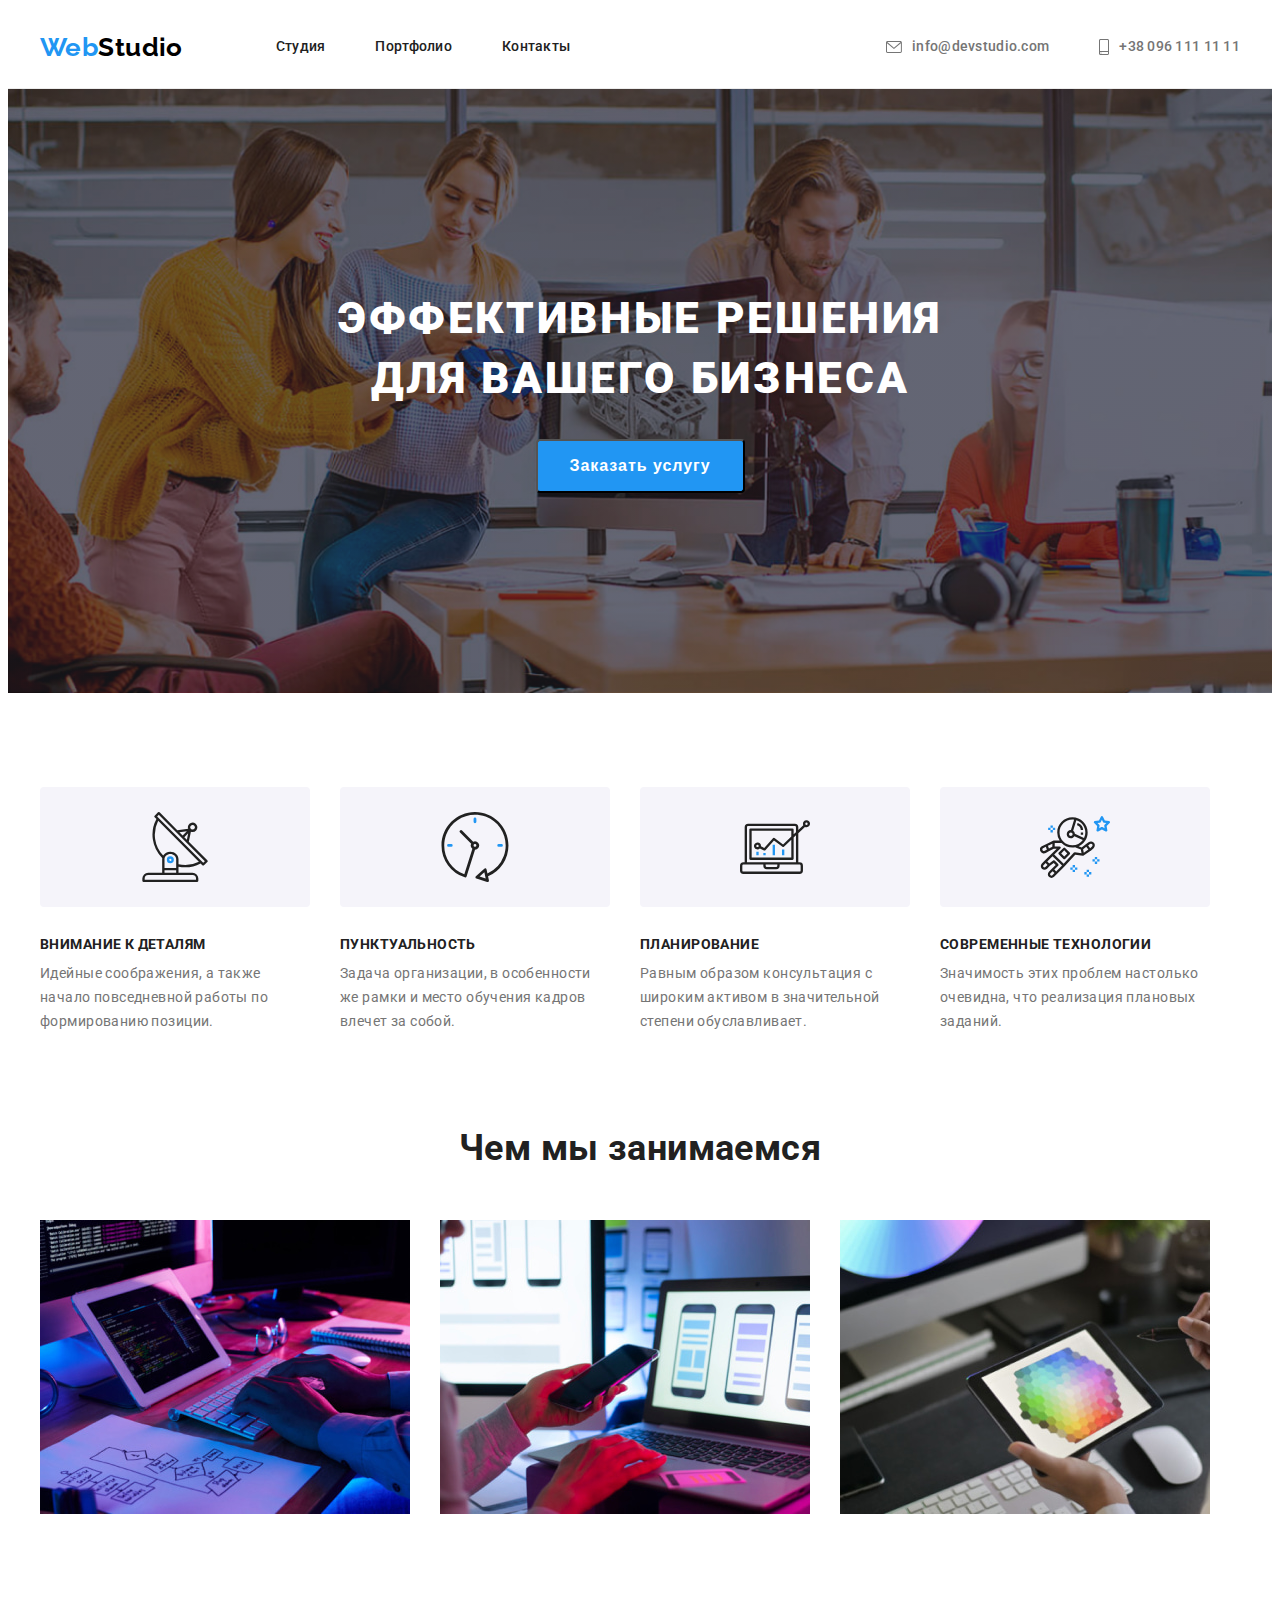
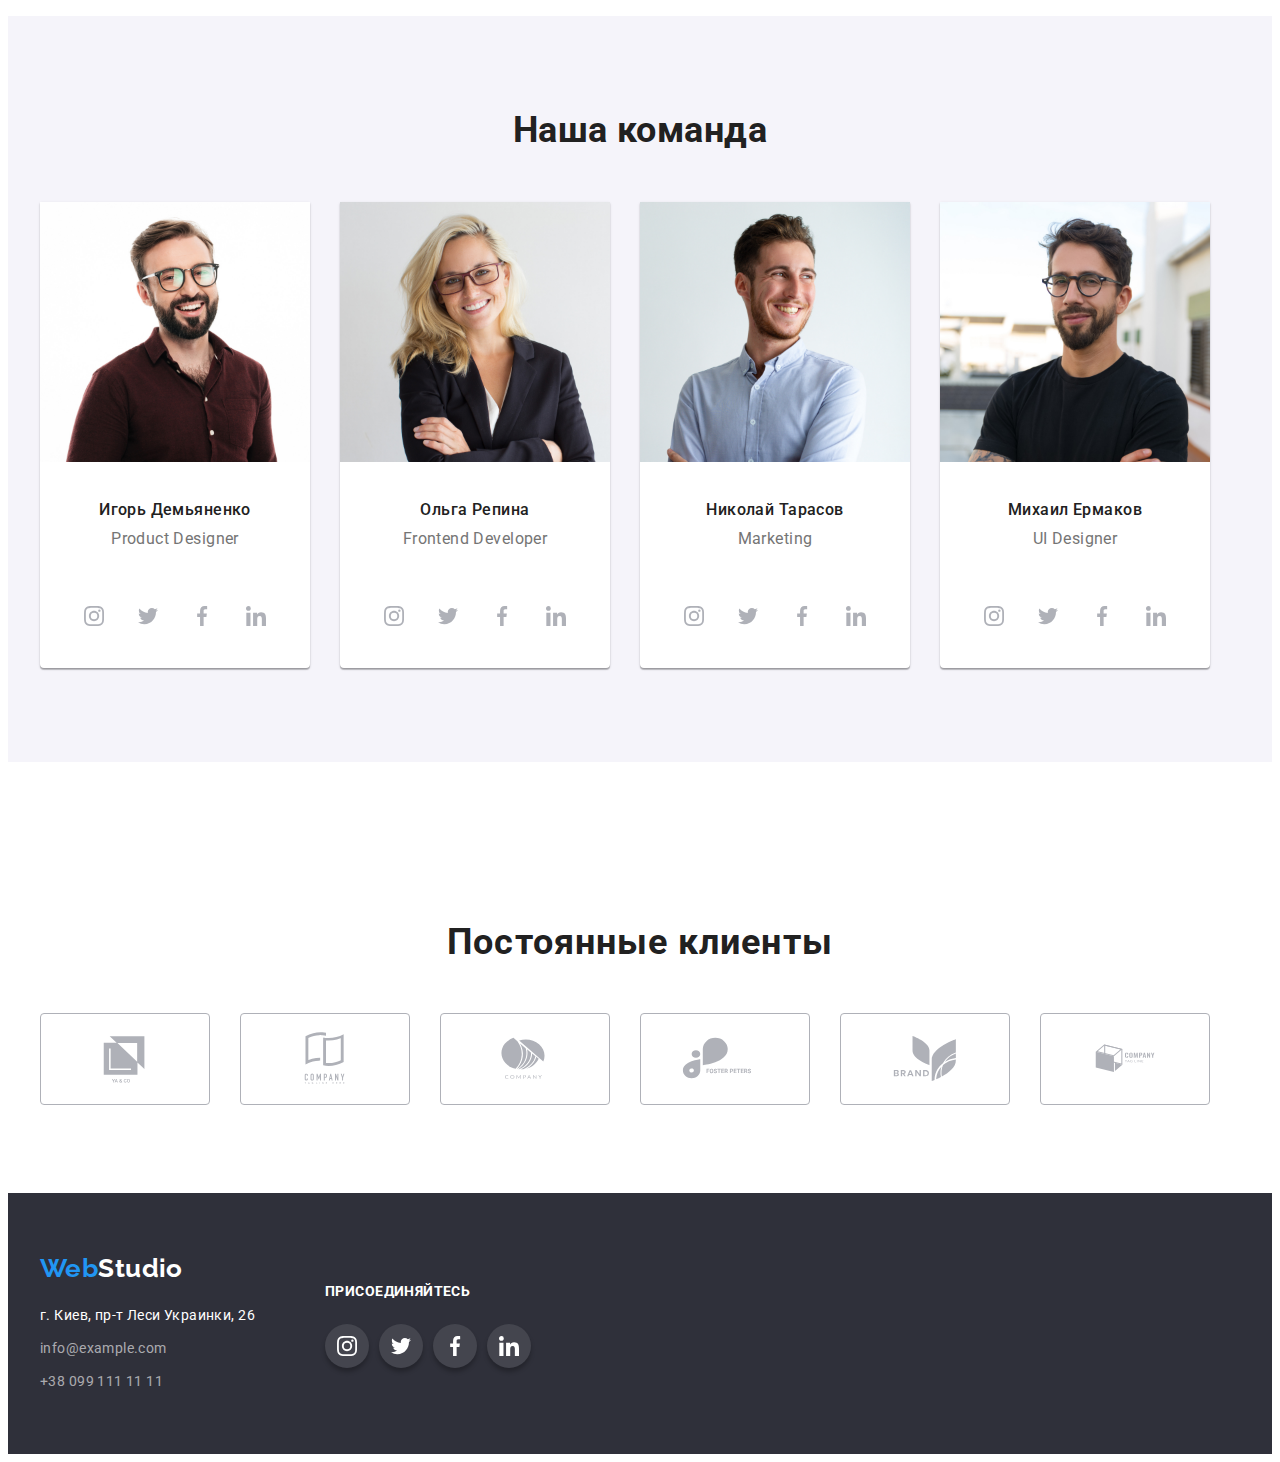
==== commit dd4b2ae5: "all done" ====
--- a/index.html
+++ b/index.html
@@ -66,24 +66,44 @@
         <div class="container">
           <ul class="main-quality-list list">
             <li class="main-quality-item">
+              <div class="main-quality-card">
+                <svg class="main-quality-card-item" width="70px" height="70px">
+                  <use href="./img/icon/icons.svg#antenna"></use>
+                </svg>
+              </div>
               <h3 class="main-quality-title">Внимание к деталям</h3>
               <p class="main-quality-descr">
                 Идейные соображения, а также начало повседневной работы по формированию позиции.
               </p>
             </li>
             <li class="main-quality-item">
+              <div class="main-quality-card">
+                <svg class="main-quality-card-item" width="70px" height="70px">
+                  <use href="./img/icon/icons.svg#clock"></use>
+                </svg>
+              </div>
               <h3 class="main-quality-title">Пунктуальность</h3>
               <p class="main-quality-descr">
                 Задача организации, в особенности же рамки и место обучения кадров влечет за собой.
               </p>
             </li>
             <li class="main-quality-item">
+              <div class="main-quality-card">
+                <svg class="main-quality-card-item" width="70px" height="70px">
+                  <use href="./img/icon/icons.svg#diagram"></use>
+                </svg>
+              </div>
               <h3 class="main-quality-title">Планирование</h3>
               <p class="main-quality-descr">
                 Равным образом консультация с широким активом в значительной степени обуславливает.
               </p>
             </li>
             <li class="main-quality-item">
+              <div class="main-quality-card">
+                <svg class="main-quality-card-item" width="70px" height="70px">
+                  <use href="./img/icon/icons.svg#astronaut"></use>
+                </svg>
+              </div>
               <h3 class="main-quality-title">Современные технологии</h3>
               <p class="main-quality-descr">
                 Значимость этих проблем настолько очевидна, что реализация плановых заданий.
@@ -311,6 +331,56 @@
                   </li>
                 </ul>
               </div>
+            </li>
+          </ul>
+        </div>
+      </section>
+      <!-- Our Clients -->
+      <section class="our-clients">
+        <div class="container our-clients-container">
+          <h3 class="our-clients-header">Постоянные клиенты</h3>
+          <ul class="our-clients-group list">
+            <li class="our-clients-logo">
+              <a class="our-clients-item" href="http://">
+                <svg class="our-clients-photo" width="106" height="60">
+                  <use href="./img/icon/icons.svg#logo1"></use>
+                </svg>
+              </a>
+            </li>
+            <li class="our-clients-logo">
+              <a class="our-clients-item" href="http://">
+                <svg class="our-clients-photo" width="106" height="60">
+                  <use href="./img/icon/icons.svg#logo2"></use>
+                </svg>
+              </a>
+            </li>
+            <li class="our-clients-logo">
+              <a class="our-clients-item" href="http://">
+                <svg class="our-clients-photo" width="106" height="60">
+                  <use href="./img/icon/icons.svg#logo3"></use>
+                </svg>
+              </a>
+            </li>
+            <li class="our-clients-logo">
+              <a class="our-clients-item" href="http://">
+                <svg class="our-clients-photo" width="106" height="60">
+                  <use href="./img/icon/icons.svg#logo4"></use>
+                </svg>
+              </a>
+            </li>
+            <li class="our-clients-logo">
+              <a class="our-clients-item" href="http://">
+                <svg class="our-clients-photo" width="106" height="60">
+                  <use href="./img/icon/icons.svg#logo5"></use>
+                </svg>
+              </a>
+            </li>
+            <li class="our-clients-logo">
+              <a class="our-clients-item" href="http://">
+                <svg class="our-clients-photo" width="106" height="60">
+                  <use href="./img/icon/icons.svg#logo6"></use>
+                </svg>
+              </a>
             </li>
           </ul>
         </div>
--- a/css/styles.css
+++ b/css/styles.css
@@ -165,6 +165,17 @@
   background-color: var(--secondary-accent-color);
 }
 /* Main Quality */
+.main-quality-card {
+  display: flex;
+  justify-content: center;
+  align-items: center;
+  text-align: center;
+  width: 270px;
+  height: 120px;
+  background: #f5f4fa;
+  border-radius: 4px;
+  margin-bottom: 30px;
+}
 .main-quality {
   padding-top: 94px;
   padding-bottom: 94px;
@@ -229,6 +240,7 @@
 }
 .main-team-list {
   display: flex;
+  flex-wrap: wrap;
 }
 .main-team-item {
   width: 270px;
@@ -268,6 +280,7 @@
 }
 .social-link {
   display: flex;
+  flex-wrap: wrap;
   align-items: center;
 }
 .social-link-list {
@@ -278,6 +291,7 @@
 }
 .social-link-item {
   display: flex;
+  flex-wrap: wrap;
   justify-content: center;
   align-items: center;
   width: 44px;
@@ -301,6 +315,62 @@
   fill: #ffffff;
   box-shadow: (0px 4px 4px rgba(0, 0, 0, 0.25));
 }
+/* Our Cients */
+.our-clients-container {
+  padding: 160px 0 88px 0;
+}
+
+.our-clients-header {
+  margin-bottom: 50px;
+  font-weight: 700;
+  font-size: 36px;
+  line-height: 1.16;
+  text-align: center;
+  letter-spacing: 0.03em;
+  color: #212121;
+}
+.our-clients-group {
+  display: flex;
+  flex-wrap: wrap;
+  box-sizing: border-box;
+}
+.our-clients-logo {
+  width: 170px;
+  height: 92px;
+  margin-right: 30px;
+  border: #afb1b8;
+}
+.our-clients-logo:last-child {
+  margin-right: 0;
+}
+.our-clients-item {
+  display: flex;
+  flex-wrap: wrap;
+  justify-content: center;
+  align-items: center;
+  width: 170px;
+  height: 92px;
+  border: 1px solid #afb1b8;
+  box-sizing: border-box;
+  border-radius: 4px;
+}
+.our-clients-photo {
+  fill: #afb1b8;
+}
+.our-clients-photo:hover,
+.our-clients-photo:focus {
+  fill: var(--accent-color);
+}
+.our-clients-item:hover,
+.our-clients-item:focus {
+  border-color: var(--accent-color);
+}
+/* .our-clients-logo:nth-child {
+  margin-right: 0;
+}
+.our-clients-logo:nth-last-child {
+  margin-right: 0;
+} */
 /* Footer */
 .footer {
   background-color: #2f303a;
@@ -309,6 +379,7 @@
 }
 .footer-container {
   display: flex;
+  flex-wrap: wrap;
   align-items: center;
 }
 .logo-bottom {
@@ -359,6 +430,7 @@
 }
 .footer-social-link {
   display: flex;
+  flex-wrap: wrap;
   align-items: center;
 }
 .footer-social-link-list {
@@ -370,6 +442,7 @@
 }
 .footer-social-link-item {
   display: flex;
+  flex-wrap: wrap;
   justify-content: center;
   align-items: center;
   width: 44px;
